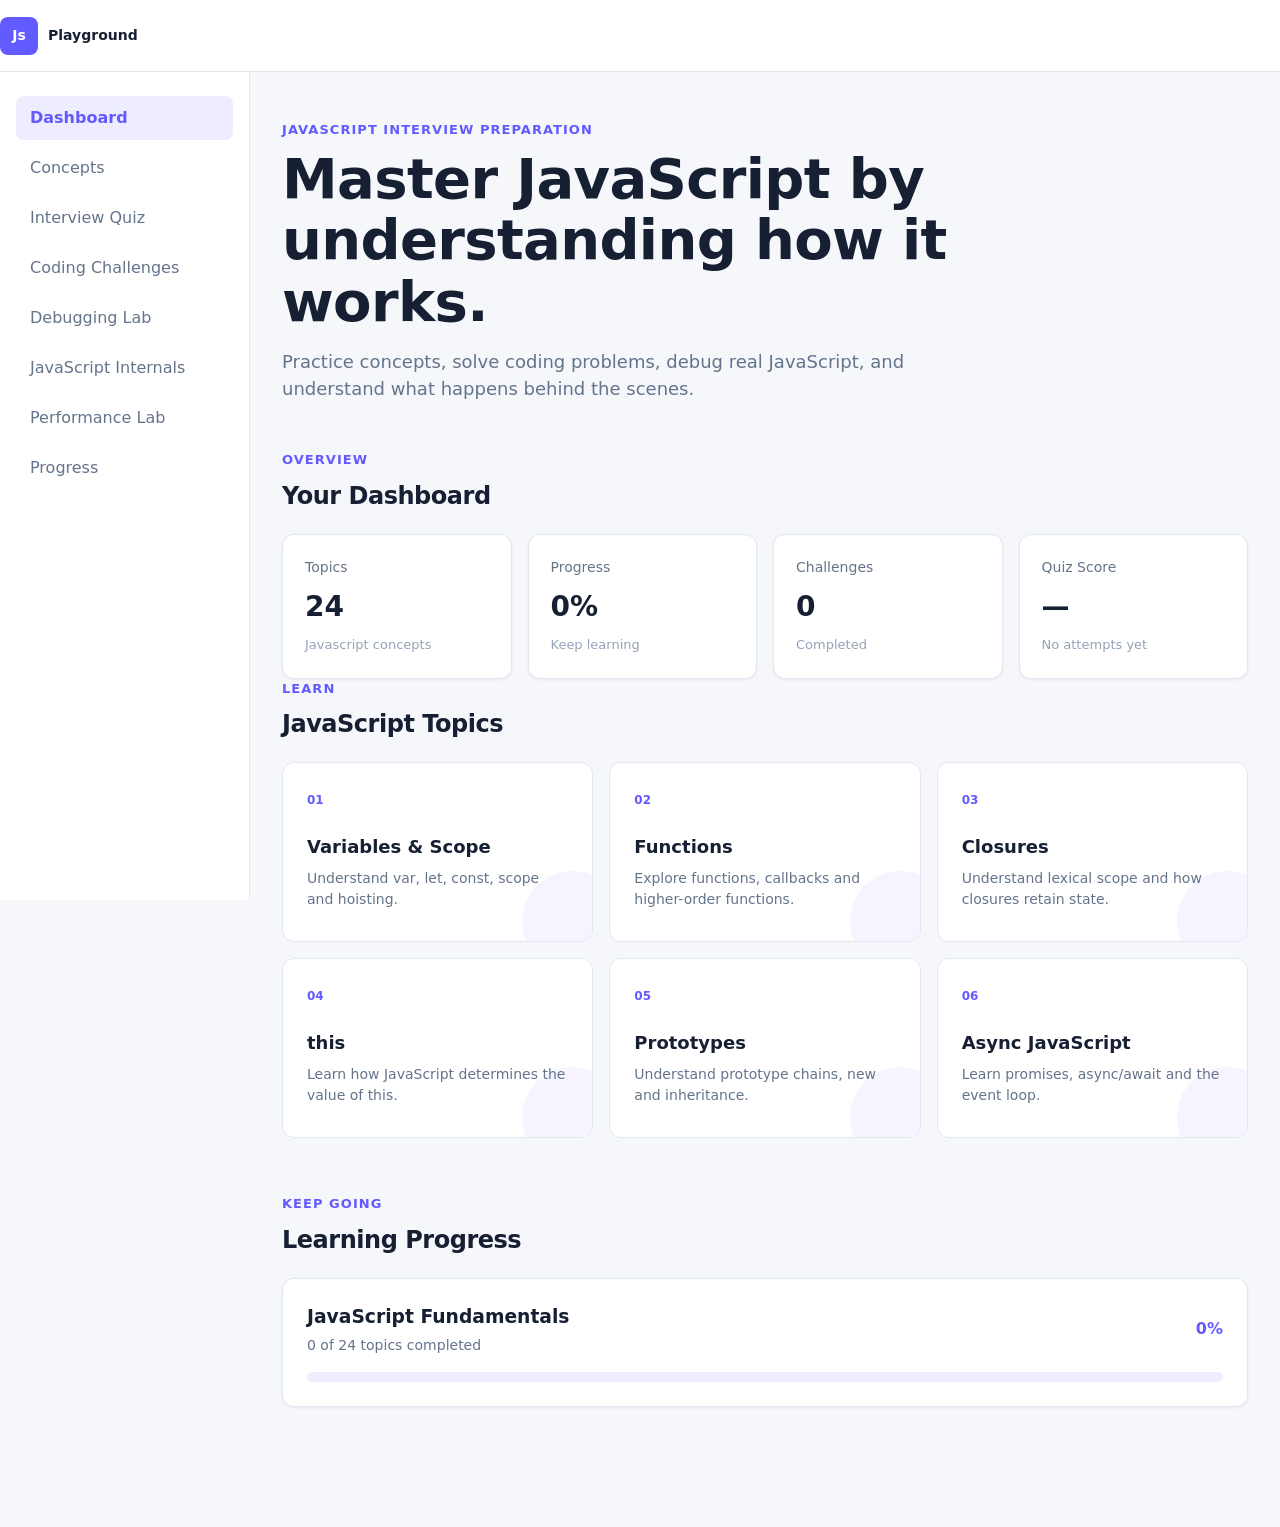
==== index.html @ 2b9340a7 "Add initial HTML structure and CSS styles for the application layout" ====
<!DOCTYPE html>
<html lang="en">
<head>
    <meta charset="UTF-8">
    <meta name="viewport" content="width=device-width, initial-scale=1.0">
    <link rel="stylesheet" href="css/style.css">
    <title>Js Playground</title>
</head>
<body>
    <header class="site-header">
        <div class="container header-content">
            <a  class="logo">
                <span class="logo-mark">Js</span>
                <span class="logo-text">Playground</span>
             </a>

             <button
                type="button"
                class="menu-toggle"
                id="menuToggle"
                aria-label="Open navigation menu"
                aria-expanded = "false"
                area-controls="mainNavigation"
            >
            <span></span>
            <span></span>
            <span></span>
        </button>

             
        </div>
    </header>

    <div class="app-layout">
        <aside class="sidebar" id ="mainNavigation">
             <nav class="sidebar-nav"
             aria-label="Main Navigation">
                <ul class="nav-list">
                    <li class="nav-item">
                        <a href="#dashboard" class="nav-link active">
                            Dashboard
                        </a>
                    </li>
                      <li class="nav-item">
                        <a href="#concepts" class="nav-link">
                            Concepts
                        </a>
                    </li>

                    <li class="nav-item">
                        <a href="#quiz" class="nav-link">
                            Interview Quiz
                        </a>
                    </li>

                    <li class="nav-item">
                        <a href="#challenges" class="nav-link">
                            Coding Challenges
                        </a>
                    </li>

                    <li class="nav-item">
                        <a href="#debugging" class="nav-link">
                            Debugging Lab
                        </a>
                    </li>

                    <li class="nav-item">
                        <a href="#internals" class="nav-link">
                            JavaScript Internals
                        </a>
                    </li>

                    <li class="nav-item">
                        <a href="#performance" class="nav-link">
                            Performance Lab
                        </a>
                    </li>

                    <li class="nav-item">
                        <a href="#progress" class="nav-link">
                            Progress
                        </a>
                    </li>
                </ul> 
            </nav>
                
            </aside>

            <main class="main-content" id="main-content">
                 <section 
                    class="hero-section"
                    id="dashboard"
                    aria-labelledby="dashboard-title"
                    >
                <p class="eyebrow">Javascript Interview Preparation</p>
                    <h1 id="dashboard-title">
                    Master JavaScript by understanding how it works.
                </h1>
                <p class="hero-description">
                    Practice concepts, solve coding problems, debug real
                    JavaScript, and understand what happens behind the scenes.
                </p>
                 </section>

                 <section 
                    class="stats-sectior"
                    aria-labelledby="stats-title"
                 >
                 <div class="section-heading">
                    <div>
                        <p class="eyebrow">Overview</p>
                        <h2 id="stats-title">Your Dashboard</h2>
                    </div>
                 </div>

                 <div class="stats-grid">
                    <article class="stat-card">
                    <p class="stat-label">Topics</p>
                    <strong class="stat-value">24</strong>
                    <span class="stat-description">
                        Javascript concepts

                    </span>
                    </article>

                    <article class="stat-card">
                        <p class="stat-label">Progress</p>
                        <strong class="stat-value">0%</strong>
                        <span class="stat-description">
                            Keep learning
                        </span>
                    </article>

                     <article class="stat-card">
                        <p class="stat-label">Challenges</p>
                        <strong class="stat-value">0</strong>
                        <span class="stat-description">
                            Completed
                        </span>
                    </article>


                    <article class="stat-card">
                        <p class="stat-label">Quiz Score</p>
                        <strong class="stat-value">—</strong>
                        <span class="stat-description">
                            No attempts yet
                        </span>
                    </article>

                 </div>
                 </section>

                 <section
                  class="topics-section"
                id="concepts"
                aria-labelledby="topics-title"
                >
                <div class="section-heading">
                    <div>
                          <p class="eyebrow">Learn</p>
                        <h2 id="topics-title">JavaScript Topics</h2>
                    </div>

                </div>
                <div class="topics-grid">
                    <article class="topic-card">
                        <span class="topic-number">01</span>
                        <h3>Variables & Scope</h3>
                        <p>
                            Understand var, let, const, scope and hoisting.
                        </p>
                    </article>
                        <article class="topic-card">
                        <span class="topic-number">02</span>
                        <h3>Functions</h3>
                        <p>
                            Explore functions, callbacks and higher-order functions.
                        </p>
                    </article>
                      <article class="topic-card">
                        <span class="topic-number">03</span>
                        <h3>Closures</h3>
                        <p>
                            Understand lexical scope and how closures retain state.
                        </p>
                    </article>
                       <article class="topic-card">
                        <span class="topic-number">04</span>
                        <h3>this</h3>
                        <p>
                            Learn how JavaScript determines the value of this.
                        </p>
                    </article>
                     <article class="topic-card">
                        <span class="topic-number">05</span>
                        <h3>Prototypes</h3>
                        <p>
                            Understand prototype chains, new and inheritance.
                        </p>
                    </article>
                       <article class="topic-card">
                        <span class="topic-number">06</span>
                        <h3>Async JavaScript</h3>
                        <p>
                            Learn promises, async/await and the event loop.
                        </p>
                    </article>
                </div>

                 </section>
                   <section
                class="progress-section"
                id="progress"
                aria-labelledby="progress-title"
            >

                <div class="section-heading">
                    <div>
                        <p class="eyebrow">Keep going</p>
                        <h2 id="progress-title">Learning Progress</h2>
                    </div>
                </div>


                <article class="progress-card">

                    <div class="progress-header">
                        <div>
                            <h3>JavaScript Fundamentals</h3>
                            <p>0 of 24 topics completed</p>
                        </div>

                        <strong>0%</strong>
                    </div>


                    <div
                        class="progress-bar"
                        role="progressbar"
                        aria-valuenow="0"
                        aria-valuemin="0"
                        aria-valuemax="100"
                        aria-label="JavaScript learning progress"
                    >
                        <span class="progress-fill"></span>
                    </div>

                </article>

            </section>

            </main>
       

    </div>
</body>
</html>
---- css/style.css ----
/*  DESIGN TOKENS */
:root{
    --color-background: #f5f7fb;
     --color-surface: #ffffff;
    --color-surface-muted: #f8fafc;

    --color-text: #172033;
    --color-text-muted: #64748b;
    --color-text-light: #94a3b8;

    --color-primary: #635bff;
    --color-primary-dark: #5048d8;
    --color-primary-light: #eeecff;

    --color-border: #e2e8f0;

    --shadow-sm: 0 1px 3px rgb(15 23 42 / 0.06);
    --shadow-md: 0 8px 24px rgb(15 23 42 / 0.08);

    --radius-sm: 8px;
    --radius-md: 12px;
    --radius-lg: 18px;

    --sidebar-width: 250px;
    --header-height: 72px;

    --container-width: 1440px;

    --transition-fast: 150ms ease;
    --transition-normal: 250ms ease;
}

/* RESET */
*,
*::before,
*::after{
    box-sizing: border-box;
}
html{
    scroll-behavior: smooth;
}
body{
    margin: 0;
    min-width: 320px;
    background-color: var(--color-background);
    color: var(--color-text);
    font-family: 
        Inter,system-ui, -apple-system, BlinkMacSystemFont, 'Segoe UI', Roboto, Oxygen, Ubuntu, Cantarell, 'Open Sans', 'Helvetica Neue', sans-serif;
    line-height: 1.5;
}

/* Global elements */
img{
    display: block;
    max-width: 100%;
}

button,
input,
textarea,
select{
    font: inherit;
}

button,
a{
    -webkit-tap-highlight-color: transparent;
}

a{
    color: inherit;
    text-decoration: none;
}

button{
    cursor: pointer;
}

h1,
h2,
h3,
p{
    margin-top: 0;
}

/* Layout Utilities */
.container{
    width: min(
        calc(100% -32px),
        var(--container-width)
    );
    margin-inline: auto;
}
/* Header */
.site-header{
    position: sticky;
    top: 0;
    z-index: 100;
    height: var(--header-height);
    background-color: var(--color-surface);
    border-bottom: 1px solid var(--color-border);
}

.header-content{
    display: flex;
    align-items: center;
    justify-content: space-between;
    height: 100%;
}

.logo{
    display: inline-flex;
    align-items: center;
    gap: 10px;
    font-weight: 700;
}

.logo-mark{
    display: grid;
    width: 38px;
    height: 38px;
    place-items: center;
    color: white;
    background-color: var(--color-primary);
    border-radius: var(--radius-sm);
    font-size: 14px;
}

.logo-text{
    font-size: 14px;
}

/* Mobile Menu Button */
.menu-toggle{
     display: none; 
    width: 42px;
    height: 42px;
    padding:8px;
    background: transparent;
    border: 1px solid var(--color-border);
    border-radius: var(--radius-sm);
}

.menu-toggle span{
    display: block;
    width: 100%;
    height: 2px;
    margin-block: 5px;
    background-color: var(--color-text);
}

/* App layout */
.app-layout{
    display: grid;
    grid-template-columns: var(--sidebar-width) minmax(0,1fr);
    min-height: calc(100vh- var(--header-height));
}

/* Sidebar */
.sidebar {
    position: sticky;
    top: var(--header-height);
    height: calc(100vh - var(--header-height));
    padding: 24px 16px;
    background-color: var(--color-surface);
    border-right: 1px solid var(--color-border);
    overflow-y: auto;
}

.nav-list{
    display: grid;
    gap: 6px;
    margin: 0;
    padding: 0;
    list-style: none;
}

.nav-link{
    display: flex;
    align-items: center;
    min-height: 44px;
    padding: 10px 14px;
    color: var(--color-text-muted);
    border-radius: var(--radius-sm);
    transition: 
    background-color var(--transition-fast),
    color var(--transition-fast),
    transform var(--transition-fast);
}

.nav-link:hover{
    color:var(--color-text);
    background-color: var(--color-surface-muted);
}

.nav-link:focus-visible {
    outline: 3px solid var(--color-primary-light);
    outline-offset: 2px;
}
.nav-link.active{
    color: var(--color-primary);
    background-color: var(--color-primary-light);
    font-weight: 600;
}

/* main content */
.main-content{
    width: min(
        100%,
        1200px
    );
    margin-inline:auto;
    padding: 48px 32px 64px;
}

/* hero  */
.hero-section{
    max-width: 780px;
    margin-bottom: 48px;
}

.eyebrow{
    margin-bottom: 8px;
    color: var(--color-primary);
    font-size: 13px;
    font-weight: 700;
    letter-spacing: 0.08em;
    text-transform: uppercase;
}

.hero-section h1{
    margin-bottom: 16px;
    font-size: clamp(2rem,5vw, 3.5rem);
    line-height: 1.1;
    letter-spacing: -0.04rem;
}

.hero-description{
    max-width: 680px;
    margin-bottom: 0;
    color: var(--color-text-muted);
    font-size: 18px;
}
/* Sections */

.stats-section,
.topics-section,
.progress-section{
      margin-bottom: 56px;
}

.section-heading{
    display: flex;
    align-items: center;
    justify-content: space-between;
    margin-bottom: 20px;
}
.section-heading h2 {
    margin-bottom: 0;

    font-size: 24px;
    letter-spacing: -0.02em;
}

/* Stats */
.stats-grid{
    display: grid;
    grid-template-columns: repeat(4,minmax(0,1fr));
    gap:16px;
}
.stat-card{
    padding: 22px;
    background-color: var(--color-surface);
    border: 1px solid var(--color-border);
    border-radius: var(--radius-md);
    box-shadow: var(--shadow-sm);
    transition:
        transform var(--transition-normal),
        box-shadow var(--transition-normal);
}

.stat-card:hover{
    transform: translateY(-3px);
    box-shadow: var(--transition-normal);
}
.stat-label{
    margin-bottom: 8px;
    color: var(--color-text-muted);
    font-size: 14px;
}

.stat-value{
    display: block;
    margin-bottom: 4px;
       font-size: 28px;
}
.stat-description {
    color: var(--color-text-light);
    font-size: 13px;
}
/* topics */
.topics-grid {
    display: grid;

    grid-template-columns:
        repeat(3, minmax(0, 1fr));

    gap: 16px;
}
.topic-card {
    position: relative;

    min-height: 180px;
    padding: 24px;

    background-color: var(--color-surface);
    border: 1px solid var(--color-border);
    border-radius: var(--radius-md);

    overflow: hidden;

    transition:
        transform var(--transition-normal),
        border-color var(--transition-normal),
        box-shadow var(--transition-normal);
}
.topic-card::after {
    content: "";

    position: absolute;

    right: -30px;
    bottom: -30px;

    width: 100px;
    height: 100px;

    background-color: var(--color-primary-light);

    border-radius: 50%;

    opacity: 0.5;

    transition: transform var(--transition-normal);
}
.topic-card:hover {
    transform: translateY(-4px);
    border-color: rgb(99 91 255 / 0.3);
    box-shadow: var(--shadow-md);
}
.topic-card:hover::after {
    transform: scale(1.3);
}
.topic-number {
    display: inline-block;

    margin-bottom: 24px;

    color: var(--color-primary);

    font-size: 12px;
    font-weight: 700;
}
.topic-card h3 {
    position: relative;
    z-index: 1;

    margin-bottom: 8px;

    font-size: 18px;
}
.topic-card p {
    position: relative;
    z-index: 1;

    margin-bottom: 0;

    color: var(--color-text-muted);

    font-size: 14px;
}
   /* 14. PROGRESS */
  

.progress-card {
    padding: 24px;

    background-color: var(--color-surface);

    border: 1px solid var(--color-border);
    border-radius: var(--radius-md);

    box-shadow: var(--shadow-sm);
}


.progress-header {
    display: flex;
    align-items: center;
    justify-content: space-between;

    gap: 16px;

    margin-bottom: 16px;
}


.progress-header h3 {
    margin-bottom: 4px;
}


.progress-header p {
    margin-bottom: 0;

    color: var(--color-text-muted);

    font-size: 14px;
}


.progress-header strong {
    color: var(--color-primary);
}


.progress-bar {
    height: 10px;

    background-color: var(--color-primary-light);

    border-radius: 999px;

    overflow: hidden;
}


.progress-fill {
    display: block;

    width: 0;
    height: 100%;

    background-color: var(--color-primary);

    border-radius: inherit;

    transition: width 400ms ease;
}
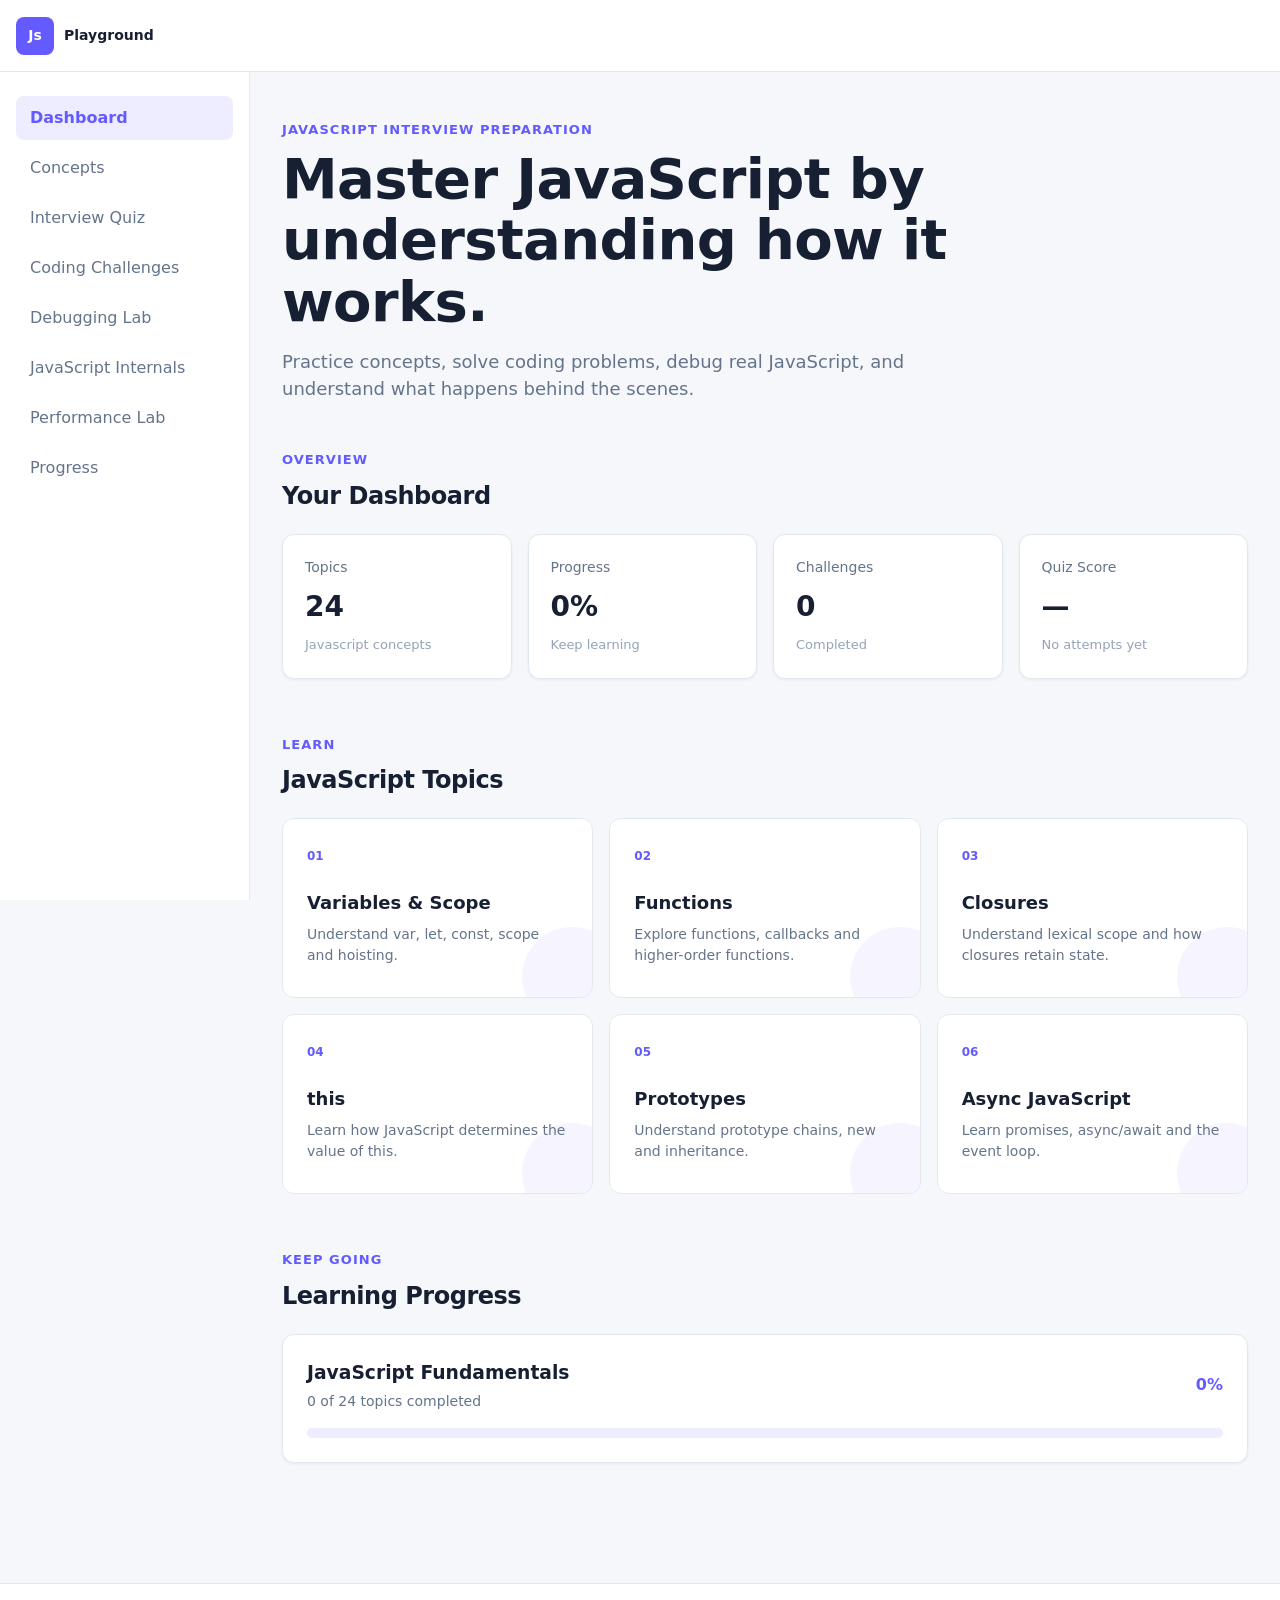
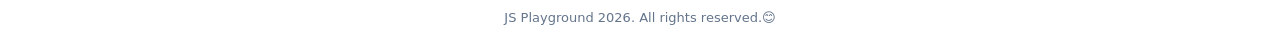
==== commit bdd65361: "Add Footer and implement sidebar toggle functionality" ====
--- a/index.html
+++ b/index.html
@@ -1,10 +1,12 @@
 <!DOCTYPE html>
 <html lang="en">
+   
 <head>
     <meta charset="UTF-8">
     <meta name="viewport" content="width=device-width, initial-scale=1.0">
     <link rel="stylesheet" href="css/style.css">
     <title>Js Playground</title>
+     <script src="js/app.js" defer></script>
 </head>
 <body>
     <header class="site-header">
@@ -104,7 +106,7 @@
                  </section>
 
                  <section 
-                    class="stats-sectior"
+                    class="stats-section"
                     aria-labelledby="stats-title"
                  >
                  <div class="section-heading">
@@ -255,5 +257,10 @@
        
 
     </div>
+    <footer class="site-footer">
+        <div class="container">
+            <p>JS Playground 2026. All rights reserved.😊</p>
+        </div>
+    </footer>
 </body>
 </html>
--- a/css/style.css
+++ b/css/style.css
@@ -97,6 +97,7 @@
     top: 0;
     z-index: 100;
     height: var(--header-height);
+    padding:16px;
     background-color: var(--color-surface);
     border-bottom: 1px solid var(--color-border);
 }
@@ -153,7 +154,7 @@
 .app-layout{
     display: grid;
     grid-template-columns: var(--sidebar-width) minmax(0,1fr);
-    min-height: calc(100vh- var(--header-height));
+    min-height: calc(100vh - var(--header-height));
 }
 
 /* Sidebar */
@@ -164,7 +165,7 @@
     padding: 24px 16px;
     background-color: var(--color-surface);
     border-right: 1px solid var(--color-border);
-    overflow-y: auto;
+    /* overflow-y: auto; */
 }
 
 .nav-list{
@@ -309,16 +310,12 @@
 }
 .topic-card {
     position: relative;
-
     min-height: 180px;
     padding: 24px;
-
     background-color: var(--color-surface);
     border: 1px solid var(--color-border);
     border-radius: var(--radius-md);
-
     overflow: hidden;
-
     transition:
         transform var(--transition-normal),
         border-color var(--transition-normal),
@@ -326,21 +323,14 @@
 }
 .topic-card::after {
     content: "";
-
     position: absolute;
-
     right: -30px;
     bottom: -30px;
-
     width: 100px;
     height: 100px;
-
     background-color: var(--color-primary-light);
-
     border-radius: 50%;
-
     opacity: 0.5;
-
     transition: transform var(--transition-normal);
 }
 .topic-card:hover {
@@ -352,31 +342,23 @@
     transform: scale(1.3);
 }
 .topic-number {
-    display: inline-block;
-
+    display:inline-block;
     margin-bottom: 24px;
-
     color: var(--color-primary);
-
     font-size: 12px;
     font-weight: 700;
 }
 .topic-card h3 {
     position: relative;
     z-index: 1;
-
     margin-bottom: 8px;
-
     font-size: 18px;
 }
 .topic-card p {
     position: relative;
     z-index: 1;
-
     margin-bottom: 0;
-
     color: var(--color-text-muted);
-
     font-size: 14px;
 }
    /* 14. PROGRESS */
@@ -384,12 +366,9 @@
 
 .progress-card {
     padding: 24px;
-
     background-color: var(--color-surface);
-
     border: 1px solid var(--color-border);
     border-radius: var(--radius-md);
-
     box-shadow: var(--shadow-sm);
 }
 
@@ -398,9 +377,7 @@
     display: flex;
     align-items: center;
     justify-content: space-between;
-
     gap: 16px;
-
     margin-bottom: 16px;
 }
 
@@ -412,9 +389,7 @@
 
 .progress-header p {
     margin-bottom: 0;
-
     color: var(--color-text-muted);
-
     font-size: 14px;
 }
 
@@ -426,25 +401,120 @@
 
 .progress-bar {
     height: 10px;
-
     background-color: var(--color-primary-light);
-
     border-radius: 999px;
-
     overflow: hidden;
 }
 
 
 .progress-fill {
     display: block;
-
     width: 0;
     height: 100%;
-
     background-color: var(--color-primary);
-
     border-radius: inherit;
-
     transition: width 400ms ease;
 }
 
+/* Footer */
+
+.site-footer{
+    padding:24px 16px;
+    background-color: var(--color-surface);
+    border-top: 1px solid var(--color-border);
+}
+
+.site-footer p{
+    margin-bottom: 0;
+    color: var(--color-text-muted);
+    text-align: center;
+    font-size: 13px;
+}
+
+/* Responsive Tablet - 1024px */
+@media (max-width:1024px) {
+
+    .stats-grid{
+        grid-template-columns: repeat(2,minmax(0,1fr));
+    }
+    .topics-grid{
+        grid-template-columns: repeat(2,minmax(0,1fr));
+    }
+}
+    
+/* Responsive - Mobile 768px */
+
+@media (max-width: 768px) {
+    :root{
+        --header-height:64px;
+    }
+
+    .container{
+        width: min( 
+            calc(100% - 24px),
+            var(--container-width)
+        );
+    }
+
+    .menu-toggle{
+        display: block;
+    }
+
+    .app-layout{
+        display:block;
+    }
+
+    .sidebar{
+        position: fixed;
+        top: var(--header-height);
+        left: 0;
+        z-index: 90;
+        width: 280px;
+        max-width: 85vw;
+        height: calc(100vh - var(--header-height));
+        transform: translateX(-100%);
+        box-shadow: var(--shadow-md);
+       background-color: var(--color-surface);
+    }
+
+    .sidebar.is-open{
+        transform: translateX(0);
+    }
+    .main-content{
+        width:100%;
+        padding: 32px 16px 48px;
+    }
+    .hero-section{
+        font-size: 16px;
+    }
+     .hero-description {
+        font-size: 16px;
+    }
+      .stats-grid,
+    .topics-grid {
+        grid-template-columns: 1fr;
+    }
+
+     .stats-section,
+    .topics-section,
+    .progress-section {
+        margin-bottom: 40px;
+    }
+}
+
+/* Reduced motion */
+@media (prefers-reduced-motion: reduce) {
+
+    *,
+    *::before,
+    *::after {
+        scroll-behavior: auto !important;
+
+        transition-duration: 0.01ms !important;
+        animation-duration: 0.01ms !important;
+        animation-iteration-count: 1 !important;
+    }
+
+}
+
+
